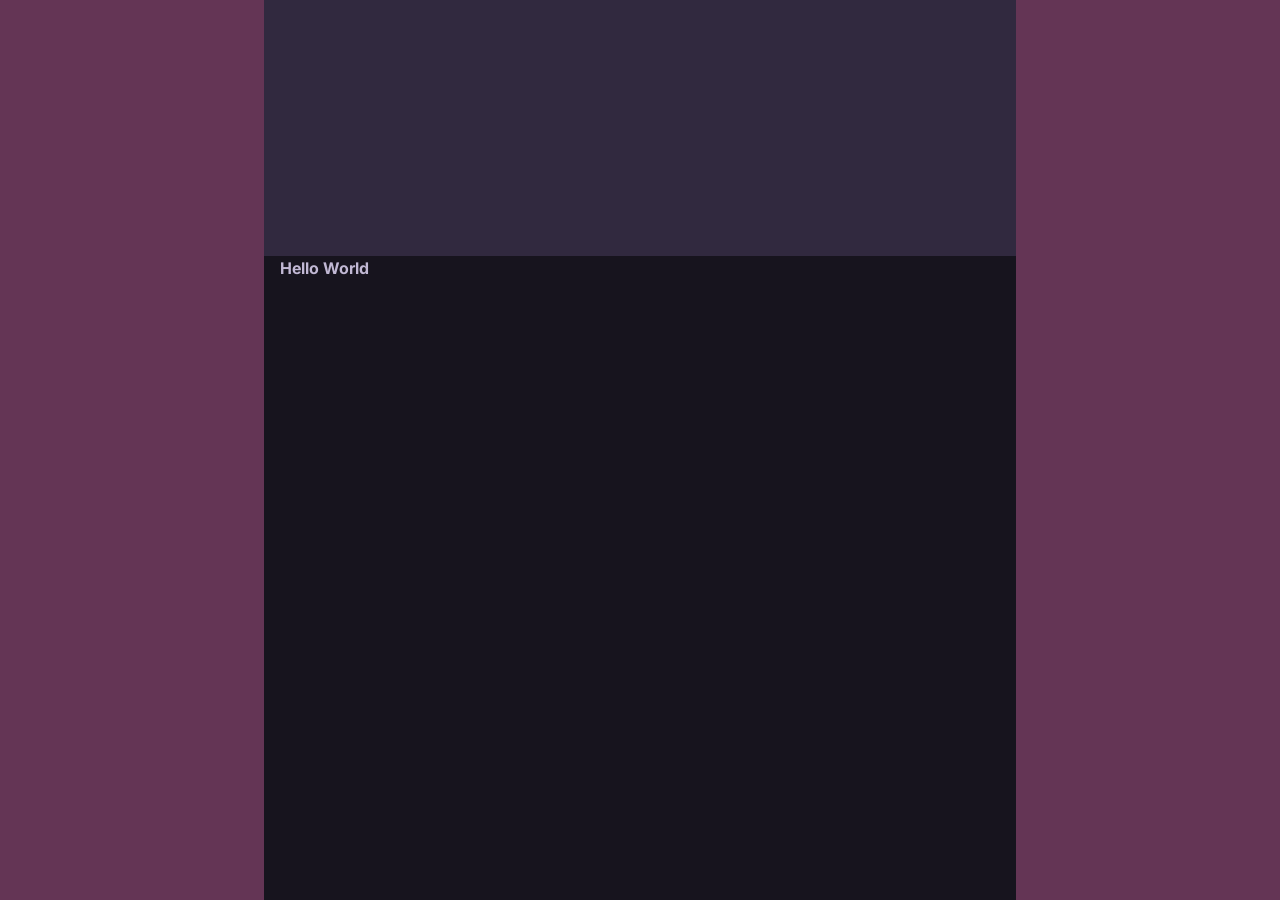
==== frontend-v2/index.html @ 0e9a3569 "Not much" ====
<!DOCTYPE html>
<html lang="en">
    <head>
        <meta charset="UTF-8">
        <meta name="viewport" content="width=device-width, initial-scale=1.0, viewport-fit=cover">
        <meta name="theme-color" content="#17141e">
        <meta name="theme-color" content="#17141e" media="(prefers-color-scheme: dark)">
        <meta name="theme-color" content="#c1b8d4" media="(prefers-color-scheme: light)">
        <title>Document</title>
        <link rel="stylesheet" href="reset.css">
        <link rel="stylesheet" href="colors.css">
        <link rel="stylesheet" href="components.css">
    </head>
    <body>
        <div class="app">
            <div class="head">
                
            </div>
            <h1 class="onBackgroundText">Hello World</h1>
        </div>
    </body>
</html>
---- frontend-v2/colors.css ----
:root, ::backdrop{
    --hue: 300;

    --secondary-hue: calc(var(--hue) - 40);
    --tertiary-hue: calc(var(--hue) + 40);
    
    --bg-chroma: 0.02;
    --surface-chroma: 0.04;
    --container-chroma: 0.08;
    --accent-chroma: 0.14;

    --bg-lightness: 0.2;
    --surface-lightness: 0.3;
    --container-lightness: 0.4;

    --accent-lightness: 0.7;
    --text-lightness: 0.8;

    --primary:                   oklch(var(--accent-lightness)    var(--accent-chroma)     var(--hue));
    --onPrimary:                 oklch(var(--bg-lightness)        var(--bg-chroma)         var(--hue));
    --background:                oklch(var(--bg-lightness)        var(--bg-chroma)         var(--hue));
    --onBackground:              oklch(var(--text-lightness)      var(--surface-chroma)    var(--hue));
    --surface:                   oklch(var(--surface-lightness)   var(--surface-chroma)    var(--hue));
    --onSurface:                 oklch(var(--accent-lightness)    var(--surface-chroma)    var(--hue));
    --container:                 oklch(var(--container-lightness) var(--container-chroma)  var(--hue));
    --onContainer:               oklch(var(--text-lightness)      var(--container-chroma)  var(--hue));

    --secondary:                 oklch(var(--accent-lightness)    var(--accent-chroma)     var(--secondary-hue));
    --onSecondary:               oklch(var(--bg-lightness)        var(--bg-chroma)         var(--secondary-hue));
    --secondaryBackground:       oklch(var(--bg-lightness)        var(--bg-chroma)         var(--secondary-hue));
    --onSecondaryBackground:     oklch(var(--text-lightness)      var(--surface-chroma)    var(--secondary-hue));
    --secondarySurface:          oklch(var(--surface-lightness)   var(--surface-chroma)    var(--secondary-hue));
    --onSecondarySurface:        oklch(var(--accent-lightness)    var(--surface-chroma)    var(--secondary-hue));
    --secondaryContainer:        oklch(var(--container-lightness) var(--container-chroma)  var(--secondary-hue));
    --onSecondaryContainer:      oklch(var(--text-lightness)      var(--container-chroma)  var(--secondary-hue));

    --tertiary:                  oklch(var(--accent-lightness)    var(--accent-chroma)     var(--tertiary-hue));
    --onTertiary:                oklch(var(--bg-lightness)        var(--bg-chroma)         var(--tertiary-hue));
    --tertiaryBackground:        oklch(var(--bg-lightness)        var(--bg-chroma)         var(--tertiary-hue));
    --onTertiaryBackground:      oklch(var(--text-lightness)      var(--surface-chroma)    var(--tertiary-hue));
    --tertiarySurface:           oklch(var(--surface-lightness)   var(--surface-chroma)    var(--tertiary-hue));
    --onTertiarySurface:         oklch(var(--accent-lightness)    var(--surface-chroma)    var(--tertiary-hue));
    --tertiaryContainer:         oklch(var(--container-lightness) var(--container-chroma)  var(--tertiary-hue));
    --onTertiaryContainer:       oklch(var(--text-lightness)      var(--container-chroma)  var(--tertiary-hue));

}
---- frontend-v2/components.css ----
@import url('https://fonts.googleapis.com/css2?family=Inter:ital,opsz,wght@0,14..32,100..900;1,14..32,100..900&display=swap');

:root, ::backdrop{
    --font: "Inter", sans-serif;

    --font-size: 1rem;
    --font-size-large: 1.5rem;
    --font-size-xlarge: 2rem;

    --padding-outer: 16px;
    --padding-text: 16px;

    --padding-inner: 12px;
    --padding-line: 4px;

    --top-height: 196px;
    --top-text-height: 60px;
    --bottom-height: 64px;

    --pill-max-width: 352px;
    --app-max-width: calc(var(--pill-max-width) * 2 + var(--padding-outer) * 3);
}

body{
    font-family: var(--font);
    font-size: var(--font-size);

    line-height: 1.5;

    max-width: 100vw;
    max-height: 100vh;

    background-color: var(--tertiaryContainer);
    color: var(--onBackground);
}

.app {
    max-width: var(--app-max-width);
    margin: 0 auto;
    min-height: 100dvh;
    display: flex;
    flex-direction: column;
    background: var(--background);
    overflow-y: auto;
}

.head {
    height: 256px;
    background: var(--surface);
}

h1, h2, h3, h4, h5, h6 {
    font-size: var(--font-size-xlarge);
    font-weight: bold;
}

.onBackgroundText {
    font-size: var(--font-size);
    font-weight: bold;
    padding: 0px calc(var(--padding-outer) * 2) 0px calc(var(--padding-outer))
}
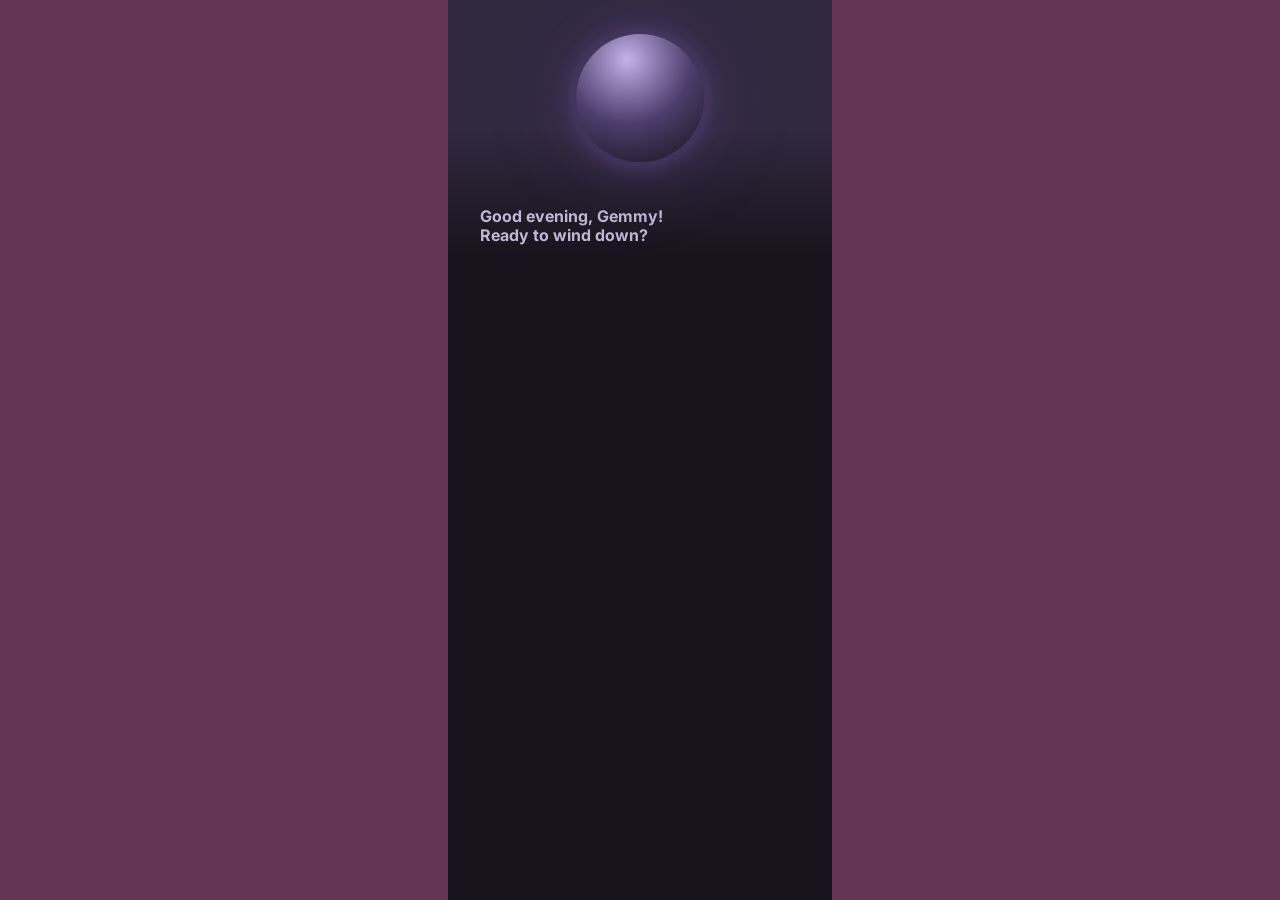
==== commit 7abc4c5d: "Changes made" ====
--- a/frontend-v2/index.html
+++ b/frontend-v2/index.html
@@ -14,9 +14,9 @@
     <body>
         <div class="app">
             <div class="head">
-                
+                <div class="moon"></div>
+                <h1 class="onBackgroundText">Good evening, Gemmy!<br>Ready to wind down?</h1>               
             </div>
-            <h1 class="onBackgroundText">Hello World</h1>
         </div>
     </body>
 </html>
--- a/frontend-v2/components.css
+++ b/frontend-v2/components.css
@@ -1,4 +1,10 @@
 @import url('https://fonts.googleapis.com/css2?family=Inter:ital,opsz,wght@0,14..32,100..900;1,14..32,100..900&display=swap');
+
+@property --glow-size {
+  syntax: "<length>";
+  inherits: false;
+  initial-value: 48px;
+}
 
 :root, ::backdrop{
     --font: "Inter", sans-serif;
@@ -17,15 +23,17 @@
     --top-text-height: 60px;
     --bottom-height: 64px;
 
+    --moon-size: 128px;
+
     --pill-max-width: 352px;
-    --app-max-width: calc(var(--pill-max-width) * 2 + var(--padding-outer) * 3);
+    --app-max-width: calc(var(--pill-max-width) + var(--padding-outer) * 2);
 }
 
 body{
     font-family: var(--font);
     font-size: var(--font-size);
 
-    line-height: 1.5;
+    line-height: 1.2;
 
     max-width: 100vw;
     max-height: 100vh;
@@ -41,12 +49,54 @@
     display: flex;
     flex-direction: column;
     background: var(--background);
-    overflow-y: auto;
+    overflow-y: scroll;
+}
+
+.moon {
+    justify-self: center;
+    width: var(--moon-size);
+    height: var(--moon-size);
+    border-radius: 50%;
+    background: radial-gradient(circle at 40% 20%, var(--onContainer), var(--container), var(--background));
+    box-shadow:
+        0 0 calc(var(--glow-size) * 1.0) calc(var(--glow-size) * 1.0) oklch(from var(--container) l c h / 0.1),
+        0 0 calc(var(--glow-size) / 2.0) calc(var(--glow-size) / 2.0) oklch(from var(--container) l c h / 0.2),
+        0 0 calc(var(--glow-size) / 4.0) calc(var(--glow-size) / 4.0) oklch(from var(--container) l c h / 0.4),
+        0 0 calc(var(--glow-size) / 8.0) calc(var(--glow-size) / 8.0) oklch(from var(--container) l c h / 0.4);
+    animation:
+        moon-enter 1s cubic-bezier(.7,.7,.3,1) forwards,
+        moon-pulse 3s ease-in-out 1s infinite alternate;
+}
+
+@keyframes moon-enter{
+    from {
+        opacity: 1;
+        transform: translateY(-100px) scale(2);
+        --glow-size: 128px;
+    }
+    to {
+        opacity: 1;
+        transform: translateY(0);
+    }
+}
+
+@keyframes moon-pulse {
+    from { --glow-size: 48px; transform: translateY(0px) translateX(0) scale(1)}
+    50%  { --glow-size: 96px; transform: translateY(-8px) translateX(0) scale(1.05)}
+    to   { --glow-size: 48px; transform: translateY(0px) translateX(0) scale(1)}
 }
 
 .head {
     height: 256px;
-    background: var(--surface);
+    background: linear-gradient(var(--surface) 50%, var(--background));
+    display: grid;
+    grid-template-rows: 1fr var(--top-text-height);
+    align-items: center;
+    overflow-y: hidden;
+}
+
+.titletext {
+    height: 60px;
 }
 
 h1, h2, h3, h4, h5, h6 {
@@ -57,5 +107,5 @@
 .onBackgroundText {
     font-size: var(--font-size);
     font-weight: bold;
-    padding: 0px calc(var(--padding-outer) * 2) 0px calc(var(--padding-outer))
+    padding: 0px calc(var(--padding-outer) * 2) 0px calc(var(--padding-outer) * 2)
 }
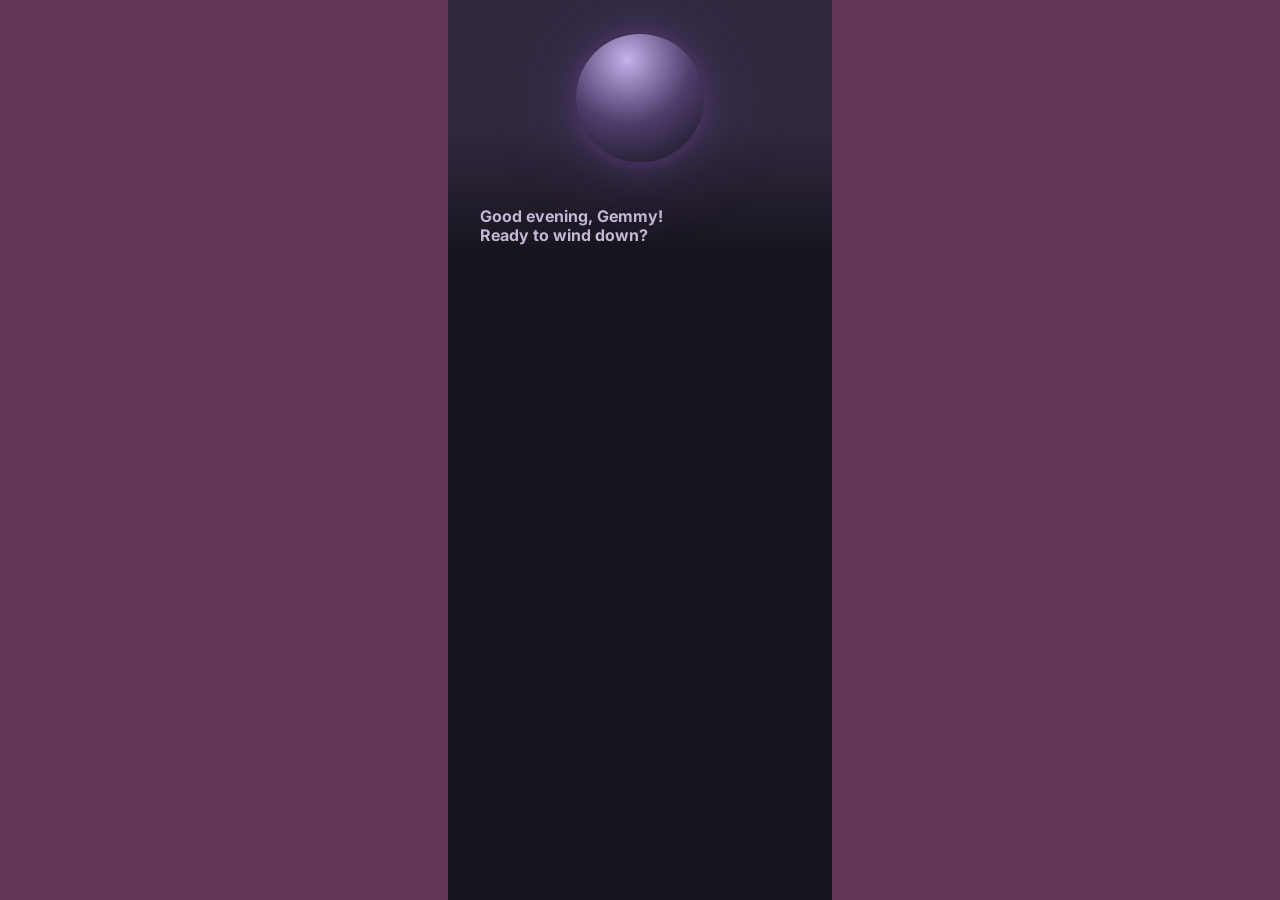
==== commit 62ba1e17: "Summary" ====
--- a/frontend-v2/index.html
+++ b/frontend-v2/index.html
@@ -12,9 +12,20 @@
         <link rel="stylesheet" href="components.css">
     </head>
     <body>
+        <script>
+            document.addEventListener('DOMContentLoaded', () => {
+                if (!sessionStorage.getItem('moon-animated')) {
+                    document.querySelector('.moon-wrapper').classList.add('animate');
+                    document.querySelector('.moon').classList.add('animate');
+                    sessionStorage.setItem('moon-animated', true);
+                }
+            });
+        </script>
         <div class="app">
             <div class="head">
-                <div class="moon"></div>
+                <div class="moon-wrapper">
+                    <div class="moon"></div>
+                </div>
                 <h1 class="onBackgroundText">Good evening, Gemmy!<br>Ready to wind down?</h1>               
             </div>
         </div>
--- a/frontend-v2/components.css
+++ b/frontend-v2/components.css
@@ -5,6 +5,11 @@
   inherits: false;
   initial-value: 48px;
 }
+
+@view-transition {
+    navigation: auto;
+}
+
 
 :root, ::backdrop{
     --font: "Inter", sans-serif;
@@ -49,11 +54,18 @@
     display: flex;
     flex-direction: column;
     background: var(--background);
-    overflow-y: scroll;
+    overflow-y: auto;
+}
+
+.moon-wrapper {
+    justify-self: center;
+}
+
+.moon-wrapper.animate {
+    animation: moon-enter 1s cubic-bezier(.7,.7,.3,1) forwards;
 }
 
 .moon {
-    justify-self: center;
     width: var(--moon-size);
     height: var(--moon-size);
     border-radius: 50%;
@@ -61,29 +73,45 @@
     box-shadow:
         0 0 calc(var(--glow-size) * 1.0) calc(var(--glow-size) * 1.0) oklch(from var(--container) l c h / 0.1),
         0 0 calc(var(--glow-size) / 2.0) calc(var(--glow-size) / 2.0) oklch(from var(--container) l c h / 0.2),
-        0 0 calc(var(--glow-size) / 4.0) calc(var(--glow-size) / 4.0) oklch(from var(--container) l c h / 0.4),
+        0 0 calc(var(--glow-size) / 4.0) calc(var(--glow-size) / 4.0) oklch(from var(--container) l c h / 0.2),
         0 0 calc(var(--glow-size) / 8.0) calc(var(--glow-size) / 8.0) oklch(from var(--container) l c h / 0.4);
-    animation:
-        moon-enter 1s cubic-bezier(.7,.7,.3,1) forwards,
-        moon-pulse 3s ease-in-out 1s infinite alternate;
+}
+
+.moon.animate {
+    animation: moon-pulse 3s ease-in-out 1s infinite alternate;
 }
 
 @keyframes moon-enter{
     from {
         opacity: 1;
-        transform: translateY(-100px) scale(2);
+        transform: translateY(-256px) scale(2) rotate(120deg);
+        filter: blur(16px);
         --glow-size: 128px;
     }
     to {
         opacity: 1;
-        transform: translateY(0);
+        transform: translateY(0) rotate(0deg);
+        --glow-size: 48px;
+        filter: blur(0px);
     }
 }
 
 @keyframes moon-pulse {
-    from { --glow-size: 48px; transform: translateY(0px) translateX(0) scale(1)}
-    50%  { --glow-size: 96px; transform: translateY(-8px) translateX(0) scale(1.05)}
-    to   { --glow-size: 48px; transform: translateY(0px) translateX(0) scale(1)}
+    from {
+        --glow-size: 48px;
+        transform: translateY(0px) translateX(0px) scale(1) rotate(0deg);
+        filter: blur(0px);
+    }
+    50%  {
+        --glow-size: 32px;
+        transform: translateY(0px) translateX(0px) scale(1.01) rotate(5deg);
+        filter: blur(1px);
+    }
+    to   {
+        --glow-size: 64px;
+        transform: translateY(0px) translateX(0px) scale(1) rotate(-5deg);
+        filter: blur(0px);
+    }
 }
 
 .head {
@@ -107,5 +135,20 @@
 .onBackgroundText {
     font-size: var(--font-size);
     font-weight: bold;
-    padding: 0px calc(var(--padding-outer) * 2) 0px calc(var(--padding-outer) * 2)
+    padding: 0px calc(var(--padding-outer) * 2) 0px calc(var(--padding-outer) * 2);
+
+    animation: text-enter 1s cubic-bezier(.7,.7,.3,1) forwards;
+}
+
+@keyframes text-enter {
+    from {
+        opacity: 0;
+        transform: translateY(-16px);
+        filter: blur(8px);
+    }
+    to {
+        opacity: 1;
+        transform: translateY(0);
+        filter: blur(0px);
+    }
 }
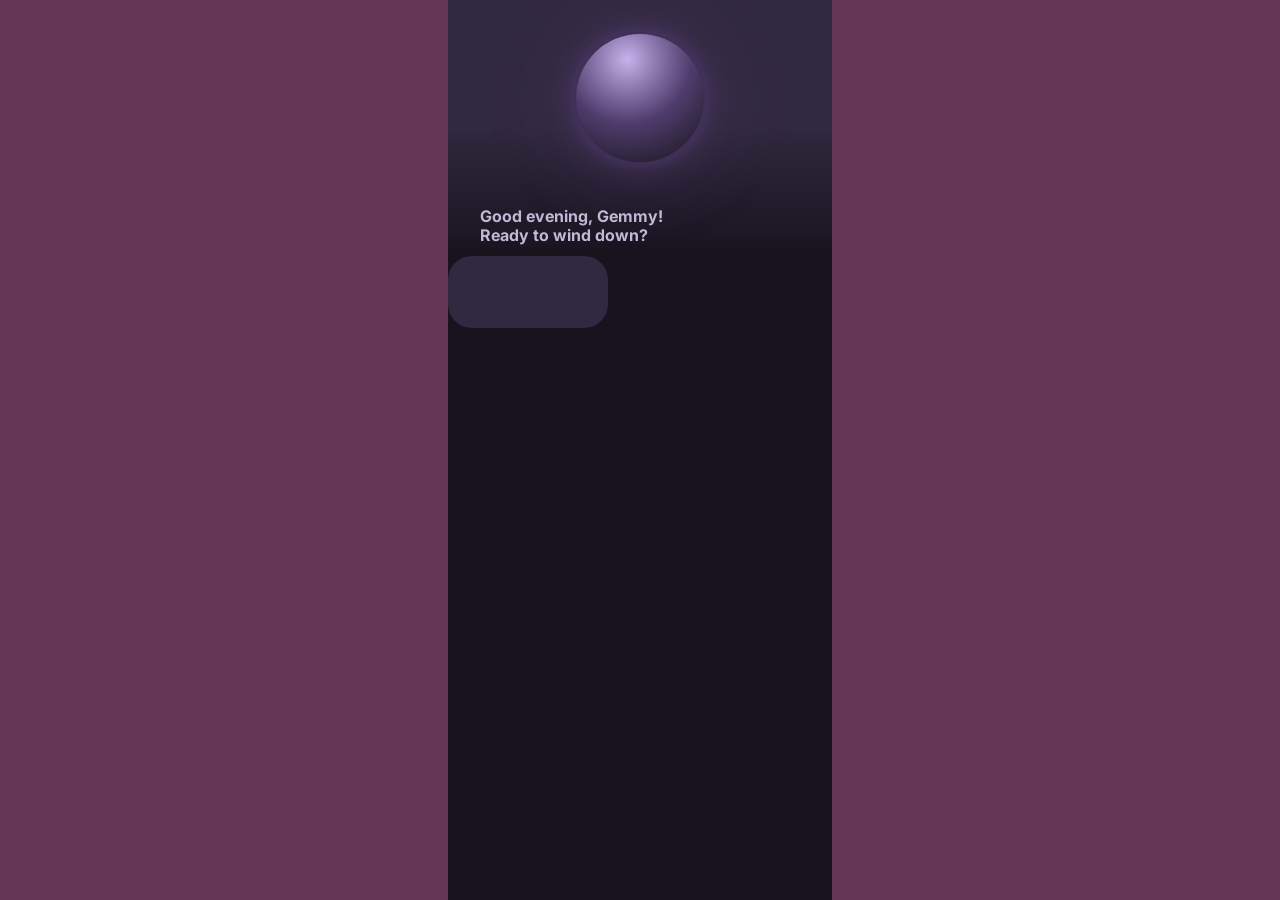
==== commit 7323942b: "halfmetric" ====
--- a/frontend-v2/index.html
+++ b/frontend-v2/index.html
@@ -28,6 +28,7 @@
                 </div>
                 <h1 class="onBackgroundText">Good evening, Gemmy!<br>Ready to wind down?</h1>               
             </div>
+            <div class = "halfmetric"></div>
         </div>
     </body>
 </html>
--- a/frontend-v2/components.css
+++ b/frontend-v2/components.css
@@ -30,7 +30,11 @@
 
     --moon-size: 128px;
 
+    --border-radius: 24px;
+
     --pill-max-width: 352px;
+    --pill-height: 72px;
+
     --app-max-width: calc(var(--pill-max-width) + var(--padding-outer) * 2);
 }
 
@@ -140,6 +144,15 @@
     animation: text-enter 1s cubic-bezier(.7,.7,.3,1) forwards;
 }
 
+.halfmetric {
+    width: calc(var(--pill-max-width) / 2 - var(--padding-outer));
+    height: var(--pill-height);
+    background-color: var(--surface);
+    border-radius: var(--border-radius);
+    padding: var(--padding-inner);
+    display: flex;
+}
+
 @keyframes text-enter {
     from {
         opacity: 0;
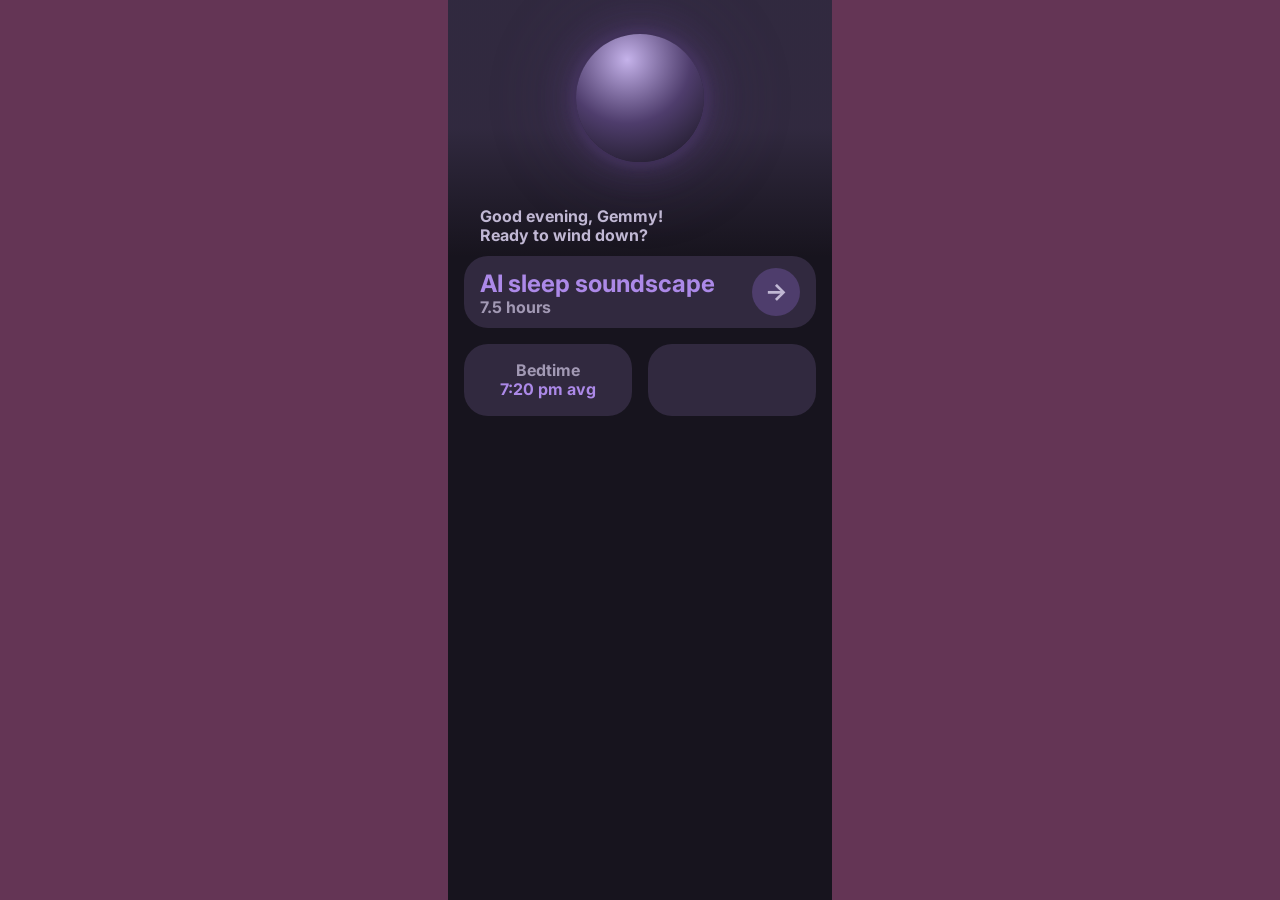
==== commit ddafb51e: "frontend-v2" ====
--- a/frontend-v2/index.html
+++ b/frontend-v2/index.html
@@ -28,7 +28,23 @@
                 </div>
                 <h1 class="onBackgroundText">Good evening, Gemmy!<br>Ready to wind down?</h1>               
             </div>
-            <div class = "halfmetric"></div>
+            <div class = "content">
+                <div class = "fullmetric">
+                    <div class = "full-text">
+                        <h2 class = "full-title">AI sleep soundscape</h2>
+                        <h2 class = "full-content">7.5 hours</h2>
+                    </div>
+                    <div class = "full-button">-></div>
+                </div>
+                <div class = "halfcontainer">
+                    <div class = "halfmetric">
+                        <h2 class="half-title">Bedtime</h2>
+                        <h2 class="half-content">7:20 pm avg</h2>
+                    </div>
+                    <div class = "halfmetric"></div>
+                </div>
+
+            </div>
         </div>
     </body>
 </html>
--- a/frontend-v2/components.css
+++ b/frontend-v2/components.css
@@ -29,6 +29,8 @@
     --bottom-height: 64px;
 
     --moon-size: 128px;
+
+    --tap-target: 48px;
 
     --border-radius: 24px;
 
@@ -144,13 +146,87 @@
     animation: text-enter 1s cubic-bezier(.7,.7,.3,1) forwards;
 }
 
+.content {
+    padding: 0px var(--padding-outer) 0px var(--padding-outer);
+    display: flex;
+    flex-direction: column;
+    gap: var(--padding-outer);
+}
+
+.halfcontainer {
+    display: flex;
+    flex-direction: row;
+    gap: var(--padding-outer);
+}
+
 .halfmetric {
-    width: calc(var(--pill-max-width) / 2 - var(--padding-outer));
+    width: calc(var(--pill-max-width) / 2 - var(--padding-outer) / 2);
     height: var(--pill-height);
     background-color: var(--surface);
     border-radius: var(--border-radius);
     padding: var(--padding-inner);
     display: flex;
+    flex-direction: column;
+    justify-content: center;
+}
+
+.half-title {
+    font-size: var(--font-size);
+    font-family: var(--font);
+    text-align: center;
+    color: var(--onSurface);
+}
+
+.half-content {
+    font-size: var(--font-size);
+    font-family: var(--font);
+    text-align: center;
+    color: var(--primary);
+}
+
+.fullmetric {
+    width: var(--pill-max-width);
+    height: var(--pill-height);
+    background-color: var(--surface);
+    border-radius: var(--border-radius);
+    padding: var(--padding-inner) var(--padding-outer) var(--padding-inner) var(--padding-outer);
+    display: flex;
+    flex-direction: row;
+}
+
+.full-text {
+    display: flex;
+    flex-direction: column;
+    justify-content: center;
+}
+
+.full-button {
+    border-radius: var(--border-radius);
+    background-color: var(--container);
+    height: var(--tap-target);
+    width: var(--tap-target);
+    display: flex;
+    align-items: center;
+    justify-content: center;
+    margin-inline-start: auto;
+    font-size: var(--font-size-large);
+    font-weight: bold;
+}
+
+.full-title {
+    font-size: var(--font-size-large);
+    font-family: var(--font);
+    text-align: left;
+    color: var(--primary);
+    height: 28px;
+}
+
+.full-content {
+    font-size: var(--font-size);
+    font-family: var(--font);
+    text-align: left;
+    color: var(--onSurface);
+    height: 16px;
 }
 
 @keyframes text-enter {
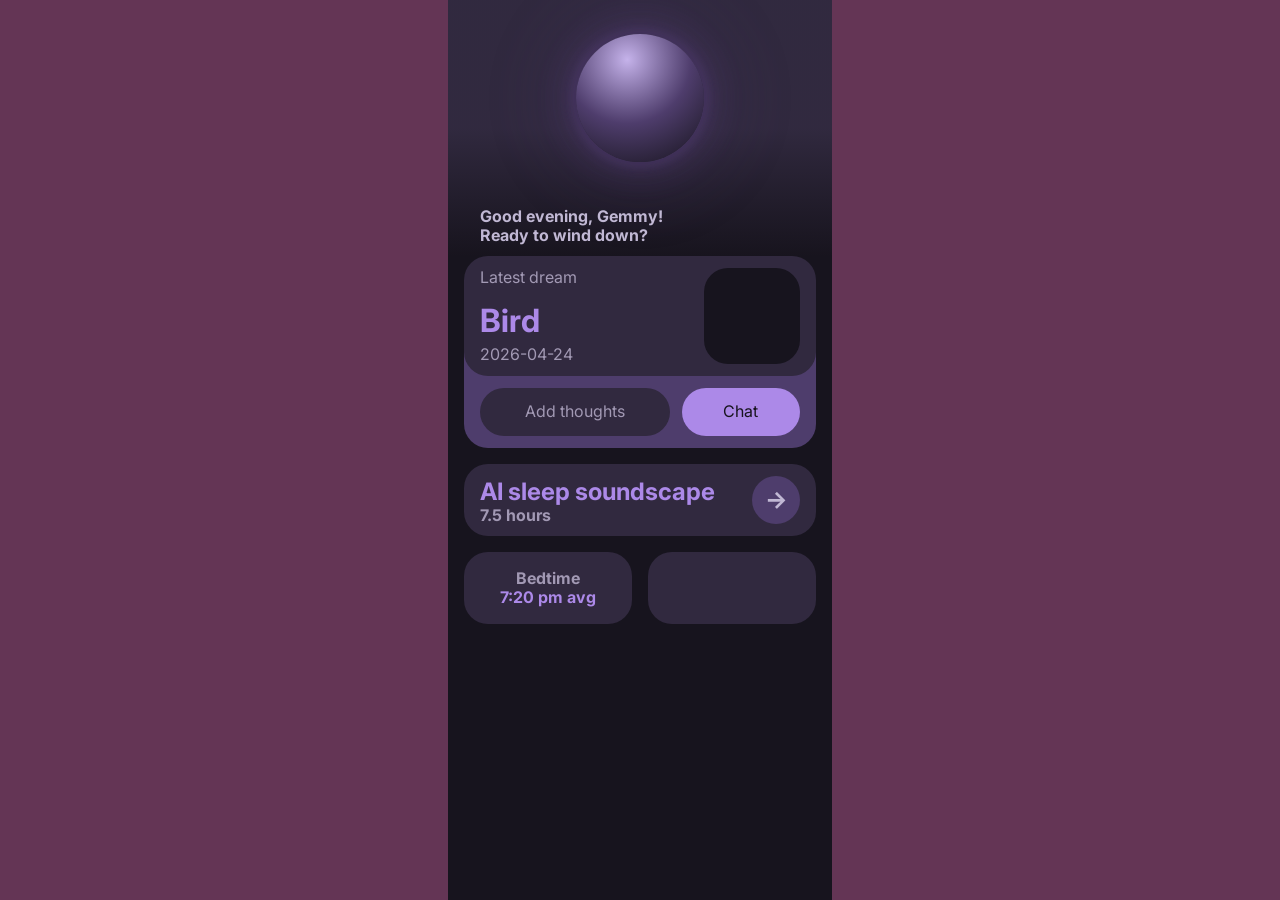
==== commit 7737d5a8: "hero metric (incomplete)" ====
--- a/frontend-v2/index.html
+++ b/frontend-v2/index.html
@@ -29,6 +29,24 @@
                 <h1 class="onBackgroundText">Good evening, Gemmy!<br>Ready to wind down?</h1>               
             </div>
             <div class = "content">
+
+                <div class="combohero">
+                <div class="hero">
+                    <div class="combo-text">
+                    <p class="combo-title">Latest dream</p>
+                    <div class="combo-stats">
+                        <h1 class="combo-stat-large">Bird</h1>
+                        <p class="combo-stat-small">2026-04-24</p>
+                    </div>
+                    </div>
+                    <div class="combo-icon"></div>
+                </div>
+                <div class="combo-buttons">
+                    <button class="btn-surface">Add thoughts</button>
+                    <button class="btn-accent">Chat</button>
+                </div>
+                </div>
+
                 <div class = "fullmetric">
                     <div class = "full-text">
                         <h2 class = "full-title">AI sleep soundscape</h2>
--- a/frontend-v2/components.css
+++ b/frontend-v2/components.css
@@ -10,7 +10,6 @@
     navigation: auto;
 }
 
-
 :root, ::backdrop{
     --font: "Inter", sans-serif;
 
@@ -33,9 +32,11 @@
     --tap-target: 48px;
 
     --border-radius: 24px;
+    --inner-border: 16px;
 
     --pill-max-width: 352px;
     --pill-height: 72px;
+    --hero-height: 120px;
 
     --app-max-width: calc(var(--pill-max-width) + var(--padding-outer) * 2);
 }
@@ -153,6 +154,8 @@
     gap: var(--padding-outer);
 }
 
+/* HALF METRIC */
+
 .halfcontainer {
     display: flex;
     flex-direction: row;
@@ -184,6 +187,8 @@
     color: var(--primary);
 }
 
+/* FULL METRIC */
+
 .fullmetric {
     width: var(--pill-max-width);
     height: var(--pill-height);
@@ -229,6 +234,104 @@
     height: 16px;
 }
 
+/* HERO */
+
+.combohero {
+  display: flex;
+  flex-direction: column;
+  width: var(--pill-max-width);
+}
+
+.hero {
+  display: flex;
+  flex-direction: row;
+  justify-content: space-between;
+  padding: var(--padding-inner) var(--padding-outer);
+  gap: var(--padding-inner);
+  background-color: var(--surface);
+  border-radius: var(--border-radius);
+  width: var(--pill-max-width);
+  box-sizing: border-box;
+  position: relative;
+  z-index: 1;
+  margin-bottom: calc(var(--border-radius) * -1);
+  height: var(--hero-height);
+}
+
+.combo-text {
+  display: flex;
+  flex-direction: column;
+  justify-content: space-between;
+}
+
+.combo-stats {
+  display: flex;
+  flex-direction: column;
+  gap: var(--padding-line);
+}
+
+.combo-title {
+  font-family: var(--font);
+  font-size: var(--font-size);
+  color: var(--onSurface);
+}
+
+.combo-stat-large {
+  font-family: var(--font);
+  font-size: var(--font-size-xlarge);
+  color: var(--primary);
+}
+
+.combo-stat-small {
+  font-family: var(--font);
+  font-size: var(--font-size);
+  color: var(--onSurface);
+}
+
+.combo-icon {
+  background-color: var(--background);
+  border-radius: var(--border-radius);
+  width: calc(var(--hero-height) - var(--padding-inner) * 2);
+  height: calc(var(--hero-height) - var(--padding-inner) * 2);
+  flex-shrink: 0;
+}
+
+.combo-buttons {
+  display: flex;
+  flex-direction: row;
+  background-color: var(--container);
+  border-radius: 0px 0px var(--border-radius) var(--border-radius);
+  padding: calc(var(--padding-inner) + var(--border-radius)) var(--padding-outer) var(--padding-inner);
+  gap: var(--padding-inner);
+}
+
+.btn-surface {
+  flex: 1;
+  height: var(--tap-target);
+  background-color: var(--surface);
+  color: var(--onSurface);
+  border: none;
+  border-radius: var(--border-radius);
+  font-family: var(--font);
+  font-size: var(--font-size);
+  cursor: pointer;
+}
+
+.btn-accent {
+  flex: 1.6;
+  height: var(--tap-target);
+  background-color: var(--primary);
+  color: var(--onPrimary);
+  border: none;
+  border-radius: var(--border-radius);
+  font-family: var(--font);
+  font-size: var(--font-size);
+  cursor: pointer;
+}
+
+.btn-surface { flex: 1.6; background-color: var(--surface); }
+.btn-accent  { flex: 1; background-color: var(--primary); }
+
 @keyframes text-enter {
     from {
         opacity: 0;
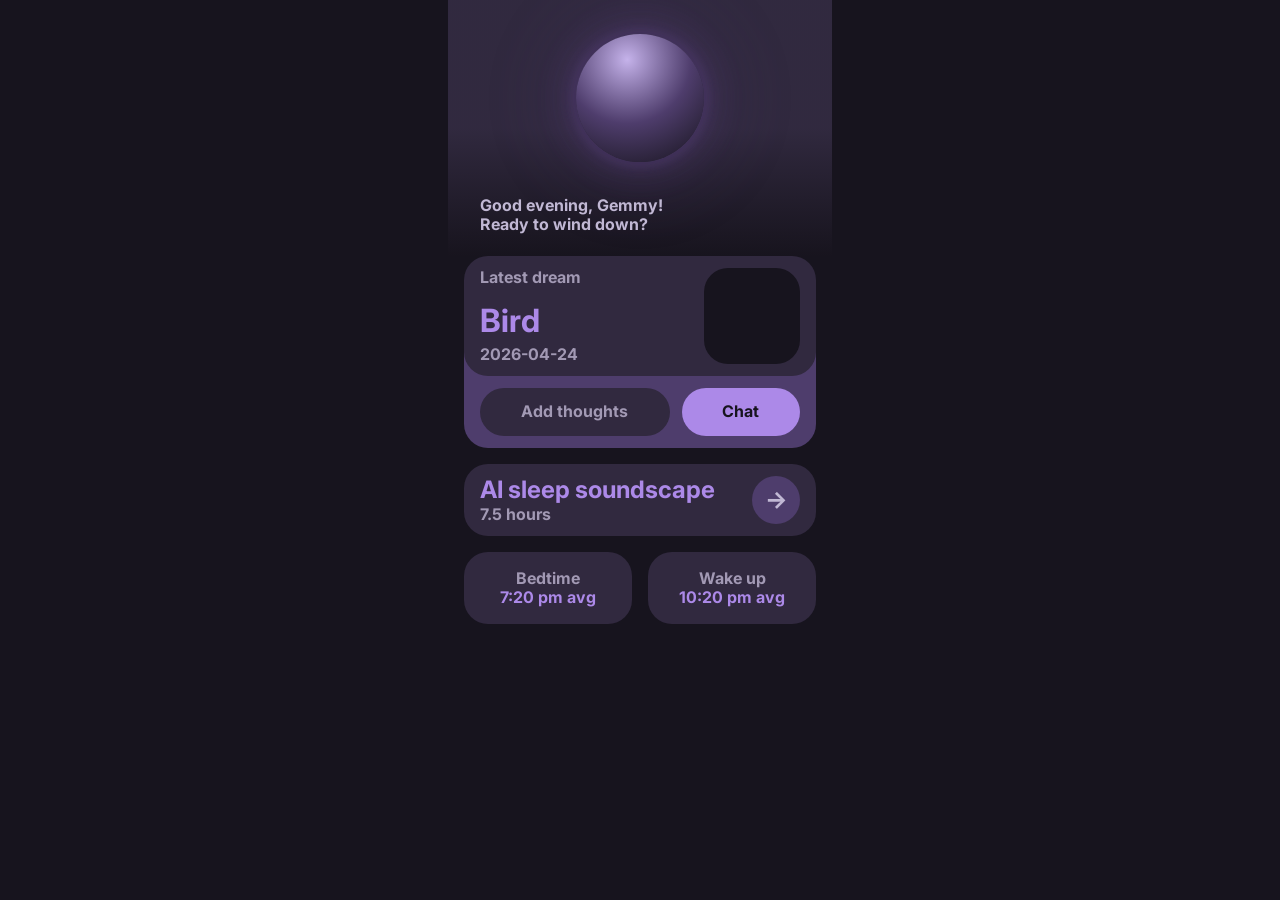
==== commit c8044704: "incomplete edits for accessibility and reliability" ====
--- a/frontend-v2/index.html
+++ b/frontend-v2/index.html
@@ -14,52 +14,58 @@
     <body>
         <script>
             document.addEventListener('DOMContentLoaded', () => {
-                if (!sessionStorage.getItem('moon-animated')) {
-                    document.querySelector('.moon-wrapper').classList.add('animate');
-                    document.querySelector('.moon').classList.add('animate');
-                    sessionStorage.setItem('moon-animated', true);
+                if (!sessionStorage.getItem('page-animated') || true) {
+                    document.querySelectorAll('.animable').forEach(el => {
+                        el.classList.add('animate');
+                    });
+                    sessionStorage.setItem('page-animated', true);
                 }
             });
         </script>
         <div class="app">
-            <div class="head">
-                <div class="moon-wrapper">
-                    <div class="moon"></div>
+            <div class="head animable">
+                <div class="moon-wrapper animable">
+                    <div class="moon animable"></div>
                 </div>
                 <h1 class="onBackgroundText">Good evening, Gemmy!<br>Ready to wind down?</h1>               
             </div>
             <div class = "content">
 
-                <div class="combohero">
-                <div class="hero">
-                    <div class="combo-text">
-                    <p class="combo-title">Latest dream</p>
-                    <div class="combo-stats">
-                        <h1 class="combo-stat-large">Bird</h1>
-                        <p class="combo-stat-small">2026-04-24</p>
+                <div class="combohero animable">
+                    <div class="hero">
+                        <div class="combo-text">
+                        <p class="combo-title">Latest dream</p>
+                        <div class="combo-stats">
+                            <h1 class="combo-stat-large">Bird</h1>
+                            <p class="combo-stat-small">2026-04-24</p>
+                        </div>
+                        </div>
+                        <div class="combo-icon"></div>
                     </div>
+
+                    <div class="combo-buttons">
+                        <button class="btn-surface">Add thoughts</button>
+                        <button class="btn-accent">Chat</button>
                     </div>
-                    <div class="combo-icon"></div>
-                </div>
-                <div class="combo-buttons">
-                    <button class="btn-surface">Add thoughts</button>
-                    <button class="btn-accent">Chat</button>
-                </div>
                 </div>
 
-                <div class = "fullmetric">
+                <div class = "fullmetric animable">
                     <div class = "full-text">
                         <h2 class = "full-title">AI sleep soundscape</h2>
                         <h2 class = "full-content">7.5 hours</h2>
                     </div>
                     <div class = "full-button">-></div>
                 </div>
-                <div class = "halfcontainer">
-                    <div class = "halfmetric">
+
+                <div class = "halfcontainer animable">
+                    <div class = "halfmetric animable">
                         <h2 class="half-title">Bedtime</h2>
                         <h2 class="half-content">7:20 pm avg</h2>
                     </div>
-                    <div class = "halfmetric"></div>
+                    <div class = "halfmetric animable">
+                        <h2 class="half-title">Wake up</h2>
+                        <h2 class="half-content">10:20 pm avg</h2>
+                    </div>
                 </div>
 
             </div>
--- a/frontend-v2/components.css
+++ b/frontend-v2/components.css
@@ -38,6 +38,11 @@
     --pill-height: 72px;
     --hero-height: 120px;
 
+    --min-content-width: 120px;
+
+    --enter-curve: cubic-bezier(.7,.7,.3,1);
+    --enter-duration: 1s;
+
     --app-max-width: calc(var(--pill-max-width) + var(--padding-outer) * 2);
 }
 
@@ -50,7 +55,9 @@
     max-width: 100vw;
     max-height: 100vh;
 
-    background-color: var(--tertiaryContainer);
+    overflow-y: auto;
+
+    background-color: var(--background);
     color: var(--onBackground);
 }
 
@@ -62,6 +69,7 @@
     flex-direction: column;
     background: var(--background);
     overflow-y: auto;
+    overflow-x: hidden;
 }
 
 .moon-wrapper {
@@ -69,7 +77,7 @@
 }
 
 .moon-wrapper.animate {
-    animation: moon-enter 1s cubic-bezier(.7,.7,.3,1) forwards;
+    animation: moon-enter var(--enter-duration) var(--enter-curve) forwards;
 }
 
 .moon {
@@ -85,7 +93,7 @@
 }
 
 .moon.animate {
-    animation: moon-pulse 3s ease-in-out 1s infinite alternate;
+    animation: moon-pulse 3s ease-in-out var(--enter-duration) infinite alternate;
 }
 
 @keyframes moon-enter{
@@ -122,16 +130,33 @@
 }
 
 .head {
-    height: 256px;
+    min-height: 256px;
     background: linear-gradient(var(--surface) 50%, var(--background));
     display: grid;
-    grid-template-rows: 1fr var(--top-text-height);
+    grid-template-rows: 1fr auto;
     align-items: center;
     overflow-y: hidden;
 }
 
+.head.animate{
+    animation: head-enter var(--enter-duration) var(--enter-curve) forwards;
+}
+
+@keyframes head-enter {
+    from {
+        opacity: 0;
+        transform: translateY(-128px);
+        filter: blur(8px);
+    }
+    to {
+        opacity: 1;
+        transform: translateY(0);
+        filter: blur(0px);
+    }
+}
+
 .titletext {
-    height: 60px;
+    min-height: 60px;
 }
 
 h1, h2, h3, h4, h5, h6 {
@@ -140,11 +165,25 @@
 }
 
 .onBackgroundText {
+    min-height: var(--top-text-height);
     font-size: var(--font-size);
     font-weight: bold;
     padding: 0px calc(var(--padding-outer) * 2) 0px calc(var(--padding-outer) * 2);
 
-    animation: text-enter 1s cubic-bezier(.7,.7,.3,1) forwards;
+    animation: text-enter var(--enter-duration) var(--enter-curve) forwards;
+}
+
+@keyframes text-enter {
+    from {
+        opacity: 0;
+        transform: translateY(-16px);
+        filter: blur(8px);
+    }
+    to {
+        opacity: 1;
+        transform: translateY(0);
+        filter: blur(0px);
+    }
 }
 
 .content {
@@ -159,10 +198,30 @@
 .halfcontainer {
     display: flex;
     flex-direction: row;
+    flex-wrap: wrap;
+    max-width: var(--pill-max-width);
     gap: var(--padding-outer);
 }
 
+.halfcontainer.animate {
+    animation: halfcontainer-enter var(--enter-duration) var(--enter-curve) forwards;
+}
+
+@keyframes halfcontainer-enter {
+    from {
+        opacity: 0;
+        transform: translateY(-16px) scale(0.9);
+        filter: blur(0px);
+    }
+    to {
+        opacity: 1;
+        transform: translateY(0);
+        filter: blur(0px);
+    }
+}
+
 .halfmetric {
+    flex: 1 1 var(--min-content-width);
     width: calc(var(--pill-max-width) / 2 - var(--padding-outer) / 2);
     height: var(--pill-height);
     background-color: var(--surface);
@@ -173,6 +232,23 @@
     justify-content: center;
 }
 
+.halfmetric.animate {
+    animation: halfmetric-enter var(--enter-duration) var(--enter-curve) forwards;
+}
+
+@keyframes halfmetric-enter {
+    from {
+        opacity: 0;
+        transform: translateY(16px) scale(1);
+        filter: blur(0px);
+    }
+    to {
+        opacity: 1;
+        transform: translateY(0);
+        filter: blur(0px);
+    }
+}
+
 .half-title {
     font-size: var(--font-size);
     font-family: var(--font);
@@ -190,8 +266,8 @@
 /* FULL METRIC */
 
 .fullmetric {
-    width: var(--pill-max-width);
-    height: var(--pill-height);
+    max-width: var(--pill-max-width);
+    min-height: var(--pill-height);
     background-color: var(--surface);
     border-radius: var(--border-radius);
     padding: var(--padding-inner) var(--padding-outer) var(--padding-inner) var(--padding-outer);
@@ -199,17 +275,35 @@
     flex-direction: row;
 }
 
+.fullmetric.animate {
+    animation: fullmetric-enter var(--enter-duration) var(--enter-curve) forwards;
+}
+
+@keyframes fullmetric-enter {
+    from {
+        opacity: 0;
+        transform: translateY(-8px) scale(0.95);
+        filter: blur(0px);
+    }
+    to {
+        opacity: 1;
+        transform: translateY(0) scale(1);
+        filter: blur(0px);
+    }
+}
+
 .full-text {
     display: flex;
     flex-direction: column;
     justify-content: center;
+    min-width: 0;
 }
 
 .full-button {
     border-radius: var(--border-radius);
     background-color: var(--container);
     height: var(--tap-target);
-    width: var(--tap-target);
+    min-width: var(--tap-target);
     display: flex;
     align-items: center;
     justify-content: center;
@@ -223,7 +317,11 @@
     font-family: var(--font);
     text-align: left;
     color: var(--primary);
-    height: 28px;
+    min-height: 28px;
+    text-overflow: ellipsis;
+    white-space: nowrap;
+    overflow: hidden;
+    min-width: 0;
 }
 
 .full-content {
@@ -231,116 +329,134 @@
     font-family: var(--font);
     text-align: left;
     color: var(--onSurface);
-    height: 16px;
 }
 
 /* HERO */
 
 .combohero {
-  display: flex;
-  flex-direction: column;
-  width: var(--pill-max-width);
+    display: flex;
+    flex-direction: column;
+    max-width: var(--pill-max-width);
+}
+
+.combohero.animate {
+    animation: combohero-enter var(--enter-duration) var(--enter-curve) forwards;
+}
+
+@keyframes combohero-enter {
+    from {
+        opacity: 0;
+        transform: translateY(-64px) scale(1.5);
+        filter: blur(8px);
+    }
+    to {
+        opacity: 1;
+        transform: translateY(0) scale(1);
+        filter: blur(0px);
+    }
 }
 
 .hero {
-  display: flex;
-  flex-direction: row;
-  justify-content: space-between;
-  padding: var(--padding-inner) var(--padding-outer);
-  gap: var(--padding-inner);
-  background-color: var(--surface);
-  border-radius: var(--border-radius);
-  width: var(--pill-max-width);
-  box-sizing: border-box;
-  position: relative;
-  z-index: 1;
-  margin-bottom: calc(var(--border-radius) * -1);
-  height: var(--hero-height);
+    display: flex;
+    flex-direction: row;
+    flex-wrap: wrap;
+    justify-content: space-between;
+    padding: var(--padding-inner) var(--padding-outer);
+    gap: var(--padding-inner);
+    background-color: var(--surface);
+    border-radius: var(--border-radius);
+    max-width: var(--pill-max-width);
+    box-sizing: border-box;
+    position: relative;
+    z-index: 1;
+    margin-bottom: calc(var(--border-radius) * -1);
+    min-height: var(--hero-height);
 }
 
 .combo-text {
-  display: flex;
-  flex-direction: column;
-  justify-content: space-between;
+    display: flex;
+    flex-direction: column;
+    justify-content: space-between;
+    min-width: 0;
+    flex: 1 1 var(--min-content-width);
 }
 
 .combo-stats {
-  display: flex;
-  flex-direction: column;
-  gap: var(--padding-line);
+    display: flex;
+    flex-direction: column;
+    gap: var(--padding-line);
 }
 
 .combo-title {
-  font-family: var(--font);
-  font-size: var(--font-size);
-  color: var(--onSurface);
+    font-family: var(--font);
+    font-size: var(--font-size);
+    color: var(--onSurface);
+    font-weight: bold;
 }
 
 .combo-stat-large {
-  font-family: var(--font);
-  font-size: var(--font-size-xlarge);
-  color: var(--primary);
+    font-size: var(--font-size-xlarge);
+    font-family: var(--font);
+    text-align: left;
+    color: var(--primary);
+    min-height: 28px;
+    text-overflow: ellipsis;
+    white-space: nowrap;
+    overflow: hidden;
+    min-width: 0;
 }
 
 .combo-stat-small {
-  font-family: var(--font);
-  font-size: var(--font-size);
-  color: var(--onSurface);
+    font-family: var(--font);
+    font-size: var(--font-size);
+    color: var(--onSurface);
+    font-weight: bold;
 }
 
 .combo-icon {
-  background-color: var(--background);
-  border-radius: var(--border-radius);
-  width: calc(var(--hero-height) - var(--padding-inner) * 2);
-  height: calc(var(--hero-height) - var(--padding-inner) * 2);
-  flex-shrink: 0;
+    background-color: var(--background);
+    border-radius: var(--border-radius);
+    width: calc(var(--hero-height) - var(--padding-inner) * 2);
+    height: calc(var(--hero-height) - var(--padding-inner) * 2);
+    flex-shrink: 0;
 }
 
 .combo-buttons {
-  display: flex;
-  flex-direction: row;
-  background-color: var(--container);
-  border-radius: 0px 0px var(--border-radius) var(--border-radius);
-  padding: calc(var(--padding-inner) + var(--border-radius)) var(--padding-outer) var(--padding-inner);
-  gap: var(--padding-inner);
+    display: flex;
+    flex-direction: row;
+    flex-wrap: wrap;
+    background-color: var(--container);
+    border-radius: 0px 0px var(--border-radius) var(--border-radius);
+    padding: calc(var(--padding-inner) + var(--border-radius)) var(--padding-outer) var(--padding-inner);
+    gap: var(--padding-inner);
 }
 
 .btn-surface {
-  flex: 1;
-  height: var(--tap-target);
-  background-color: var(--surface);
-  color: var(--onSurface);
-  border: none;
-  border-radius: var(--border-radius);
-  font-family: var(--font);
-  font-size: var(--font-size);
-  cursor: pointer;
+    flex: 1;
+    min-height: var(--tap-target);
+    background-color: var(--surface);
+    color: var(--onSurface);
+    border: none;
+    border-radius: var(--border-radius);
+    font-family: var(--font);
+    font-size: var(--font-size);
+    font-weight: bold;
+    cursor: pointer;
 }
 
 .btn-accent {
-  flex: 1.6;
-  height: var(--tap-target);
-  background-color: var(--primary);
-  color: var(--onPrimary);
-  border: none;
-  border-radius: var(--border-radius);
-  font-family: var(--font);
-  font-size: var(--font-size);
-  cursor: pointer;
+    flex: 1.6;
+    min-height: var(--tap-target);
+    background-color: var(--primary);
+    color: var(--onPrimary);
+    border: none;
+    border-radius: var(--border-radius);
+    font-family: var(--font);
+    font-size: var(--font-size);
+    font-weight: bold;
+    cursor: pointer;
 }
 
 .btn-surface { flex: 1.6; background-color: var(--surface); }
 .btn-accent  { flex: 1; background-color: var(--primary); }
 
-@keyframes text-enter {
-    from {
-        opacity: 0;
-        transform: translateY(-16px);
-        filter: blur(8px);
-    }
-    to {
-        opacity: 1;
-        transform: translateY(0);
-        filter: blur(0px);
-    }
-}
